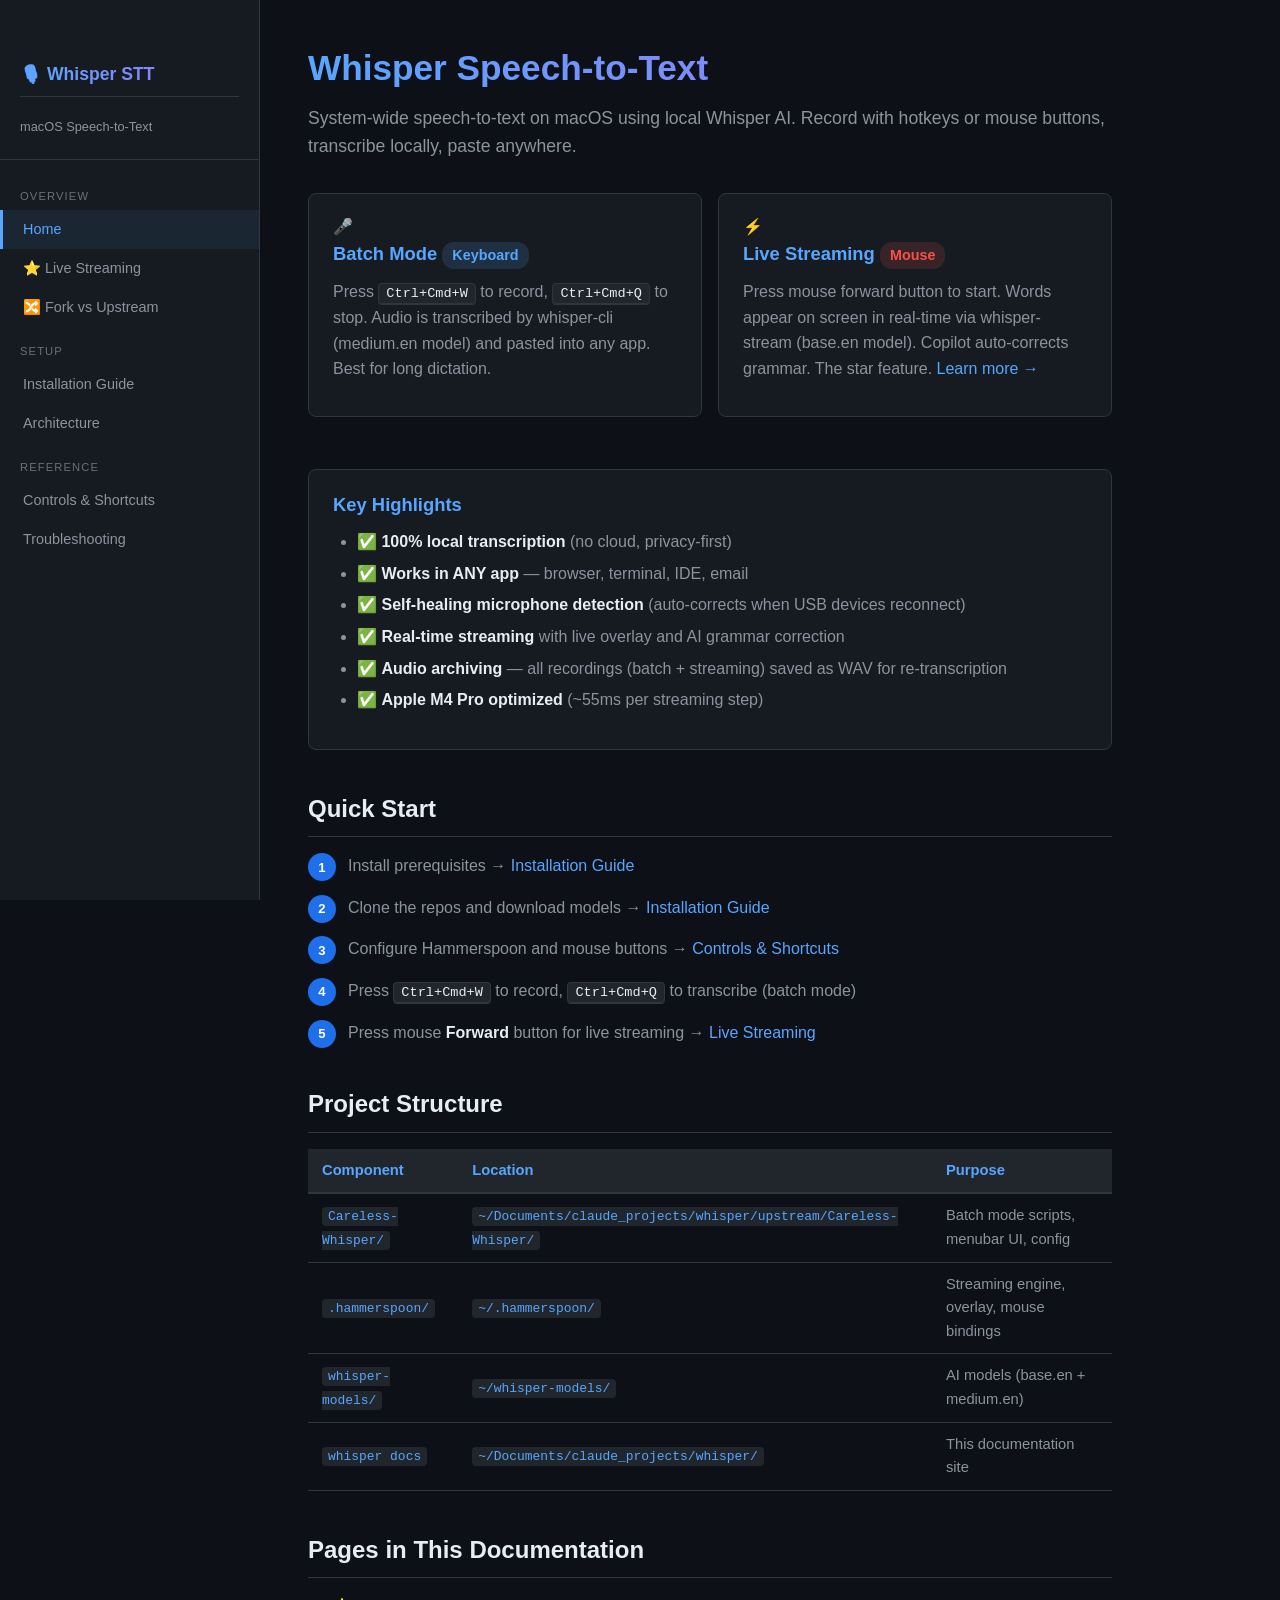
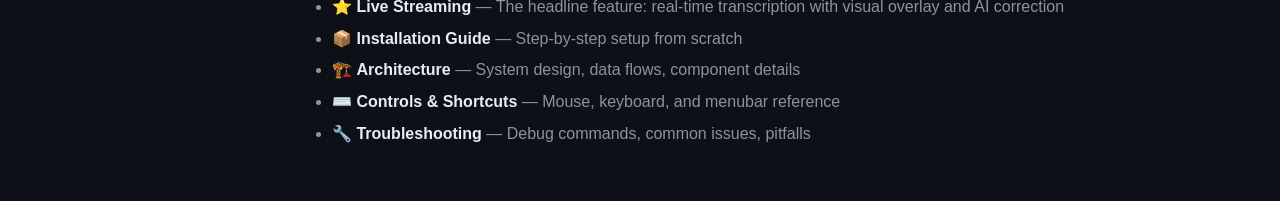
==== index.html @ 8343ad14 "Initial public release of whisper-mac Local speech-to-text on macOS with batch + streaming pipelines" ====
<!DOCTYPE html>
<html lang="en">
<head>
    <meta charset="UTF-8">
    <meta name="viewport" content="width=device-width, initial-scale=1.0">
    <title>Whisper STT — Overview</title>
    <link rel="stylesheet" href="styles.css">
</head>
<body>
<div class="main">
    <!-- Hero Section -->
    <h1>Whisper Speech-to-Text</h1>
    <p class="subtitle">System-wide speech-to-text on macOS using local Whisper AI. Record with hotkeys or mouse buttons, transcribe locally, paste anywhere.</p>

    <!-- Two-Mode Overview -->
    <div class="feature-grid">
        <div class="card">
            <div class="icon">🎤</div>
            <h3>Batch Mode <span class="badge batch">Keyboard</span></h3>
            <p>Press <kbd>Ctrl+Cmd+W</kbd> to record, <kbd>Ctrl+Cmd+Q</kbd> to stop. Audio is transcribed by whisper-cli (medium.en model) and pasted into any app. Best for long dictation.</p>
        </div>
        <div class="card">
            <div class="icon">⚡</div>
            <h3>Live Streaming <span class="badge streaming">Mouse</span></h3>
            <p>Press mouse forward button to start. Words appear on screen in real-time via whisper-stream (base.en model). Copilot auto-corrects grammar. The star feature. <a href="streaming.html">Learn more →</a></p>
        </div>
    </div>

    <!-- Key Highlights -->
    <div class="card">
        <h3>Key Highlights</h3>
        <ul>
            <li>✅ <strong>100% local transcription</strong> (no cloud, privacy-first)</li>
            <li>✅ <strong>Works in ANY app</strong> — browser, terminal, IDE, email</li>
            <li>✅ <strong>Self-healing microphone detection</strong> (auto-corrects when USB devices reconnect)</li>
            <li>✅ <strong>Real-time streaming</strong> with live overlay and AI grammar correction</li>
            <li>✅ <strong>Audio archiving</strong> — all recordings (batch + streaming) saved as WAV for re-transcription</li>
            <li>✅ <strong>Apple M4 Pro optimized</strong> (~55ms per streaming step)</li>
        </ul>
    </div>

    <!-- Quick Start -->
    <h2>Quick Start</h2>
    <ol class="steps">
        <li>Install prerequisites → <a href="installation.html">Installation Guide</a></li>
        <li>Clone the repos and download models → <a href="installation.html">Installation Guide</a></li>
        <li>Configure Hammerspoon and mouse buttons → <a href="controls.html">Controls & Shortcuts</a></li>
        <li>Press <kbd>Ctrl+Cmd+W</kbd> to record, <kbd>Ctrl+Cmd+Q</kbd> to transcribe (batch mode)</li>
        <li>Press mouse <strong>Forward</strong> button for live streaming → <a href="streaming.html">Live Streaming</a></li>
    </ol>

    <!-- Project Structure -->
    <h2>Project Structure</h2>
    <table>
        <thead>
            <tr>
                <th>Component</th>
                <th>Location</th>
                <th>Purpose</th>
            </tr>
        </thead>
        <tbody>
            <tr>
                <td><code>Careless-Whisper/</code></td>
                <td><code>~/Documents/claude_projects/whisper/upstream/Careless-Whisper/</code></td>
                <td>Batch mode scripts, menubar UI, config</td>
            </tr>
            <tr>
                <td><code>.hammerspoon/</code></td>
                <td><code>~/.hammerspoon/</code></td>
                <td>Streaming engine, overlay, mouse bindings</td>
            </tr>
            <tr>
                <td><code>whisper-models/</code></td>
                <td><code>~/whisper-models/</code></td>
                <td>AI models (base.en + medium.en)</td>
            </tr>
            <tr>
                <td><code>whisper docs</code></td>
                <td><code>~/Documents/claude_projects/whisper/</code></td>
                <td>This documentation site</td>
            </tr>
        </tbody>
    </table>

    <!-- Pages in This Documentation -->
    <h2>Pages in This Documentation</h2>
    <ul>
        <li>⭐ <a href="streaming.html"><strong>Live Streaming</strong></a> — The headline feature: real-time transcription with visual overlay and AI correction</li>
        <li>📦 <a href="installation.html"><strong>Installation Guide</strong></a> — Step-by-step setup from scratch</li>
        <li>🏗️ <a href="architecture.html"><strong>Architecture</strong></a> — System design, data flows, component details</li>
        <li>⌨️ <a href="controls.html"><strong>Controls & Shortcuts</strong></a> — Mouse, keyboard, and menubar reference</li>
        <li>🔧 <a href="troubleshooting.html"><strong>Troubleshooting</strong></a> — Debug commands, common issues, pitfalls</li>
    </ul>
</div>
<script src="nav.js"></script>
</body>
</html>
---- styles.css ----
/* Whisper STT Documentation — Shared Dark Theme */
:root {
    --bg-primary: #0d1117;
    --bg-secondary: #161b22;
    --bg-tertiary: #21262d;
    --bg-code: #0d1117;
    --text-primary: #e6edf3;
    --text-secondary: #8b949e;
    --accent: #58a6ff;
    --accent-secondary: #1f6feb;
    --success: #3fb950;
    --warning: #d29922;
    --error: #f85149;
    --border: #30363d;
    --purple: #a371f7;
    --sidebar-width: 260px;
}

* { box-sizing: border-box; margin: 0; padding: 0; }

body {
    font-family: -apple-system, BlinkMacSystemFont, 'Segoe UI', 'Noto Sans', Helvetica, Arial, sans-serif;
    background: var(--bg-primary);
    color: var(--text-primary);
    line-height: 1.6;
}

/* ── Sidebar ── */
.sidebar {
    position: fixed;
    top: 0; left: 0;
    width: var(--sidebar-width);
    height: 100vh;
    background: var(--bg-secondary);
    border-right: 1px solid var(--border);
    padding: 20px 0;
    overflow-y: auto;
    z-index: 100;
}
.sidebar .logo {
    padding: 0 20px 20px;
    border-bottom: 1px solid var(--border);
    margin-bottom: 12px;
}
.sidebar .logo h2 {
    font-size: 1.1em;
    background: linear-gradient(90deg, var(--accent), var(--purple));
    -webkit-background-clip: text;
    -webkit-text-fill-color: transparent;
    background-clip: text;
}
.sidebar .logo small {
    color: var(--text-secondary);
    font-size: 0.8em;
}
.sidebar nav a {
    display: block;
    padding: 8px 20px;
    color: var(--text-secondary);
    text-decoration: none;
    font-size: 0.9em;
    border-left: 3px solid transparent;
    transition: all 0.15s;
}
.sidebar nav a:hover {
    color: var(--text-primary);
    background: var(--bg-tertiary);
}
.sidebar nav a.active {
    color: var(--accent);
    border-left-color: var(--accent);
    background: rgba(88, 166, 255, 0.08);
}
.sidebar nav .section-label {
    padding: 16px 20px 4px;
    font-size: 0.7em;
    text-transform: uppercase;
    letter-spacing: 0.1em;
    color: var(--text-secondary);
    opacity: 0.7;
}

/* ── Main content ── */
.main {
    margin-left: var(--sidebar-width);
    padding: 40px 48px;
    max-width: 900px;
}

/* ── Typography ── */
h1 {
    font-size: 2.2em;
    margin-bottom: 8px;
    background: linear-gradient(90deg, var(--accent), var(--purple));
    -webkit-background-clip: text;
    -webkit-text-fill-color: transparent;
    background-clip: text;
}
h2 {
    font-size: 1.5em;
    color: var(--text-primary);
    margin-top: 40px;
    margin-bottom: 16px;
    padding-bottom: 8px;
    border-bottom: 1px solid var(--border);
}
h3 {
    font-size: 1.15em;
    color: var(--accent);
    margin-top: 28px;
    margin-bottom: 10px;
}
p { margin-bottom: 14px; color: var(--text-secondary); }
.subtitle { color: var(--text-secondary); font-size: 1.1em; margin-bottom: 32px; }

a { color: var(--accent); text-decoration: none; }
a:hover { text-decoration: underline; }

strong { color: var(--text-primary); }
em { color: var(--warning); font-style: normal; }

/* ── Lists ── */
ul, ol { padding-left: 24px; margin-bottom: 16px; color: var(--text-secondary); }
li { margin-bottom: 6px; }
li strong { color: var(--text-primary); }

/* ── Code ── */
code {
    background: var(--bg-tertiary);
    padding: 2px 6px;
    border-radius: 4px;
    font-family: 'SF Mono', 'Fira Code', Menlo, monospace;
    font-size: 0.88em;
    color: var(--accent);
}
pre {
    background: var(--bg-code);
    border: 1px solid var(--border);
    border-radius: 8px;
    padding: 16px 20px;
    overflow-x: auto;
    margin-bottom: 20px;
    font-size: 0.88em;
    line-height: 1.5;
}
pre code {
    background: none;
    padding: 0;
    color: var(--text-primary);
}

/* ── Tables ── */
table {
    width: 100%;
    border-collapse: collapse;
    margin-bottom: 24px;
    font-size: 0.92em;
}
th {
    text-align: left;
    padding: 10px 14px;
    background: var(--bg-tertiary);
    color: var(--accent);
    border-bottom: 2px solid var(--border);
    font-weight: 600;
}
td {
    padding: 10px 14px;
    border-bottom: 1px solid var(--border);
    color: var(--text-secondary);
}
tr:hover td { background: rgba(88, 166, 255, 0.04); }

/* ── Cards / Info Boxes ── */
.card {
    background: var(--bg-secondary);
    border: 1px solid var(--border);
    border-radius: 8px;
    padding: 20px 24px;
    margin-bottom: 20px;
}
.card h3 { margin-top: 0; }

.info-box {
    border-left: 4px solid var(--accent);
    background: rgba(88, 166, 255, 0.06);
    padding: 14px 18px;
    border-radius: 0 8px 8px 0;
    margin-bottom: 20px;
}
.info-box.warning { border-left-color: var(--warning); background: rgba(210, 153, 34, 0.06); }
.info-box.success { border-left-color: var(--success); background: rgba(63, 185, 80, 0.06); }
.info-box.error   { border-left-color: var(--error);   background: rgba(248, 81, 73, 0.06); }

/* ── Feature grid (index page) ── */
.feature-grid {
    display: grid;
    grid-template-columns: 1fr 1fr;
    gap: 16px;
    margin-bottom: 32px;
}
.feature-card {
    background: var(--bg-secondary);
    border: 1px solid var(--border);
    border-radius: 8px;
    padding: 20px;
    transition: border-color 0.2s;
}
.feature-card:hover { border-color: var(--accent); }
.feature-card .icon { font-size: 1.5em; margin-bottom: 8px; }
.feature-card h3 { margin-top: 0; font-size: 1.05em; }
.feature-card p { font-size: 0.9em; margin-bottom: 0; }

/* ── Badges ── */
.badge {
    display: inline-block;
    padding: 2px 10px;
    border-radius: 12px;
    font-size: 0.78em;
    font-weight: 600;
}
.badge.streaming { background: rgba(248, 81, 73, 0.15); color: var(--error); }
.badge.batch     { background: rgba(88, 166, 255, 0.15); color: var(--accent); }
.badge.both      { background: rgba(163, 113, 247, 0.15); color: var(--purple); }

/* ── Diagram (ASCII art) ── */
.diagram {
    background: var(--bg-secondary);
    border: 1px solid var(--border);
    border-radius: 8px;
    padding: 20px 24px;
    margin-bottom: 24px;
    overflow-x: auto;
    font-family: 'SF Mono', 'Fira Code', Menlo, monospace;
    font-size: 0.85em;
    line-height: 1.4;
    color: var(--text-primary);
    white-space: pre;
}

/* ── Steps (numbered) ── */
.steps { counter-reset: step; list-style: none; padding-left: 0; }
.steps li {
    counter-increment: step;
    padding-left: 40px;
    position: relative;
    margin-bottom: 16px;
}
.steps li::before {
    content: counter(step);
    position: absolute;
    left: 0; top: 0;
    width: 28px; height: 28px;
    background: var(--accent-secondary);
    color: #fff;
    border-radius: 50%;
    display: flex;
    align-items: center;
    justify-content: center;
    font-size: 0.82em;
    font-weight: 700;
}

/* ── Keyboard shortcut display ── */
kbd {
    background: var(--bg-tertiary);
    border: 1px solid var(--border);
    border-radius: 4px;
    padding: 2px 7px;
    font-family: 'SF Mono', Menlo, monospace;
    font-size: 0.85em;
    color: var(--text-primary);
    box-shadow: 0 1px 0 var(--border);
}

/* ── Responsive ── */
@media (max-width: 900px) {
    .sidebar { display: none; }
    .main { margin-left: 0; padding: 24px 16px; }
    .feature-grid { grid-template-columns: 1fr; }
}
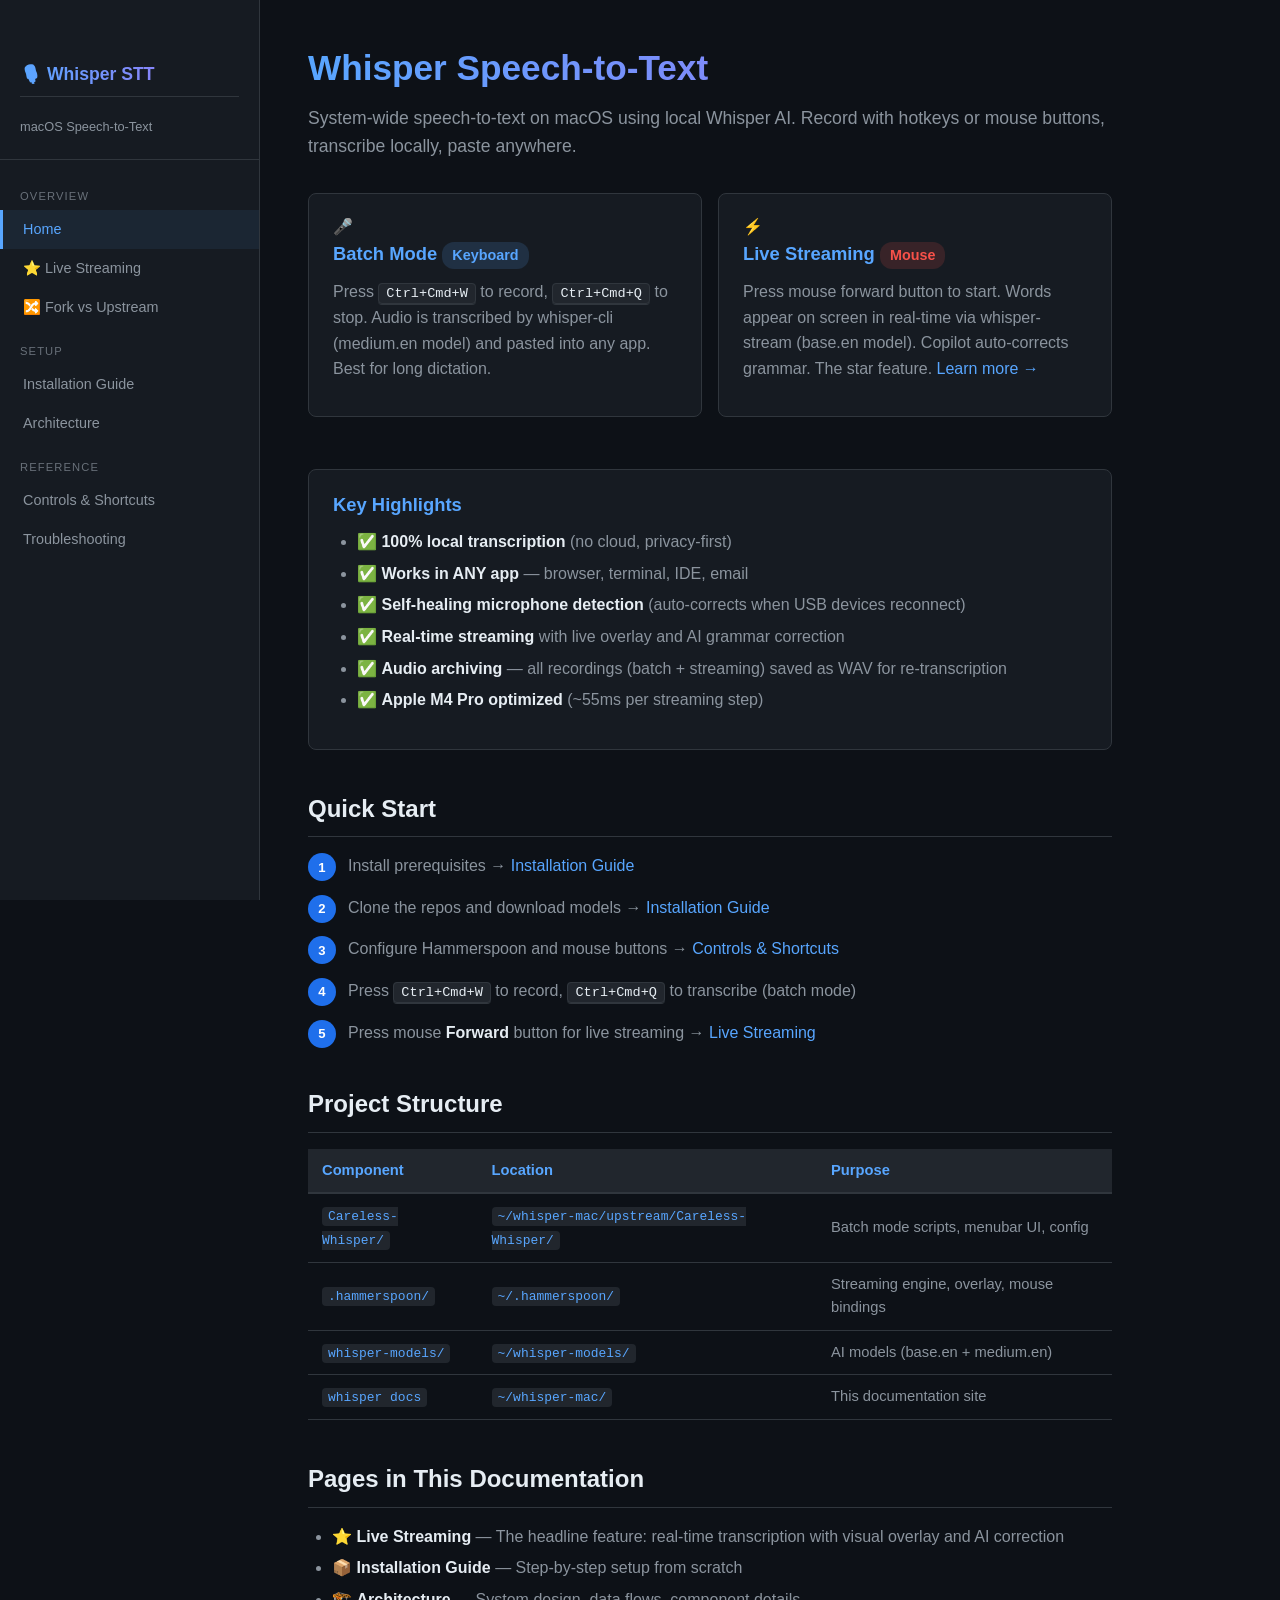
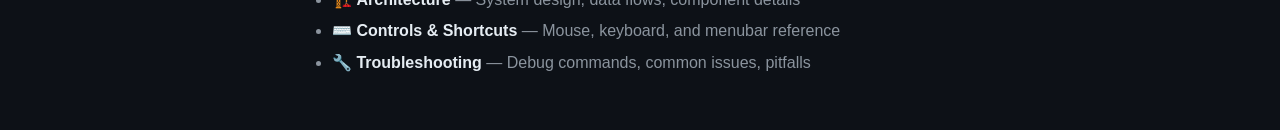
==== commit 02a7271c: "Sanitize paths; drop out-of-scope tools; add RPI handoff for external contributors - Replace hardcod" ====
--- a/index.html
+++ b/index.html
@@ -62,7 +62,7 @@
         <tbody>
             <tr>
                 <td><code>Careless-Whisper/</code></td>
-                <td><code>~/Documents/claude_projects/whisper/upstream/Careless-Whisper/</code></td>
+                <td><code>~/whisper-mac/upstream/Careless-Whisper/</code></td>
                 <td>Batch mode scripts, menubar UI, config</td>
             </tr>
             <tr>
@@ -77,7 +77,7 @@
             </tr>
             <tr>
                 <td><code>whisper docs</code></td>
-                <td><code>~/Documents/claude_projects/whisper/</code></td>
+                <td><code>~/whisper-mac/</code></td>
                 <td>This documentation site</td>
             </tr>
         </tbody>
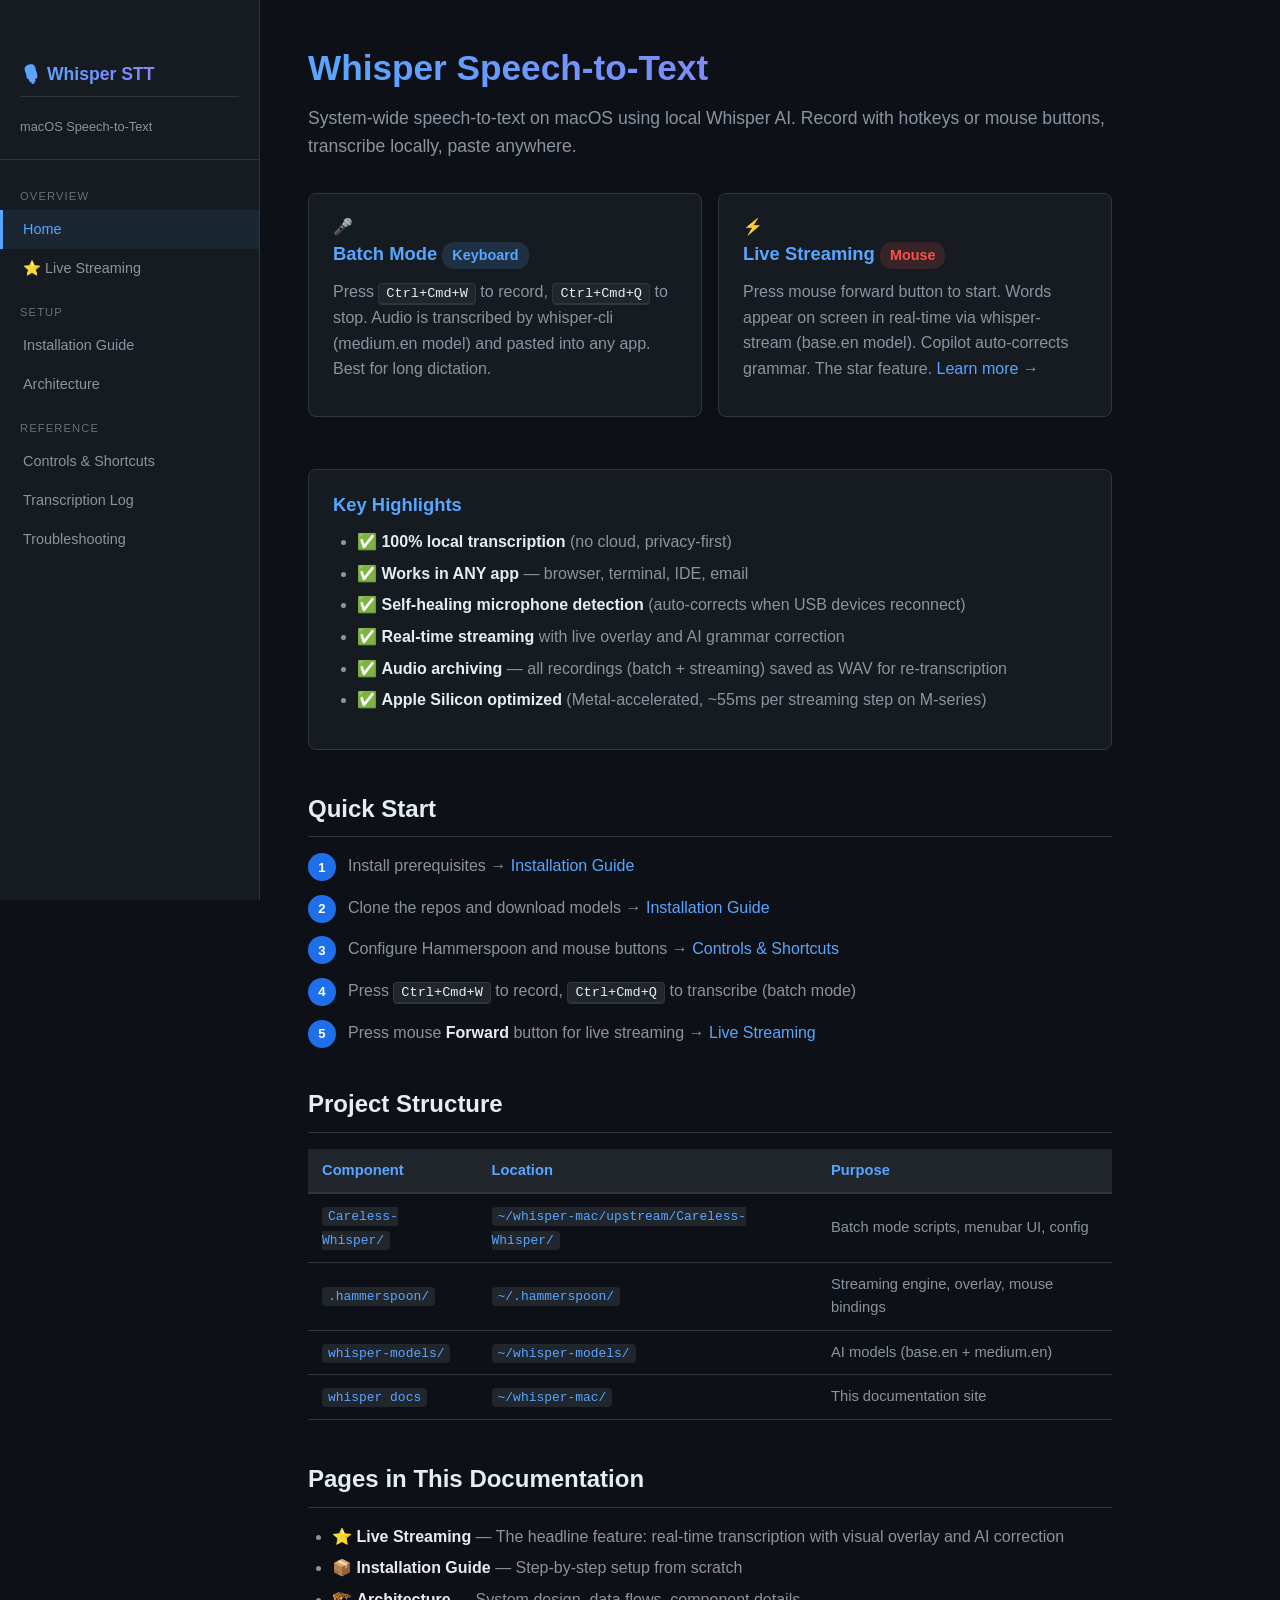
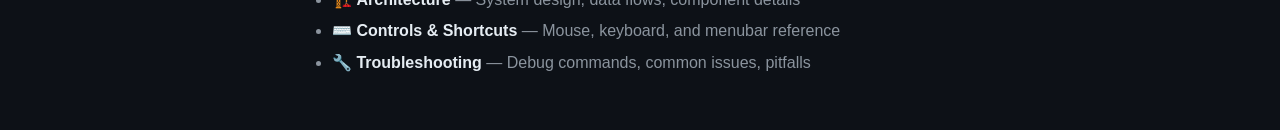
==== commit fa04bf20: "Generalise hardware references: M4 Pro -> Apple Silicon Removes specific chip identifier from public" ====
--- a/index.html
+++ b/index.html
@@ -35,7 +35,7 @@
             <li>✅ <strong>Self-healing microphone detection</strong> (auto-corrects when USB devices reconnect)</li>
             <li>✅ <strong>Real-time streaming</strong> with live overlay and AI grammar correction</li>
             <li>✅ <strong>Audio archiving</strong> — all recordings (batch + streaming) saved as WAV for re-transcription</li>
-            <li>✅ <strong>Apple M4 Pro optimized</strong> (~55ms per streaming step)</li>
+            <li>✅ <strong>Apple Silicon optimized</strong> (Metal-accelerated, ~55ms per streaming step on M-series)</li>
         </ul>
     </div>
 
